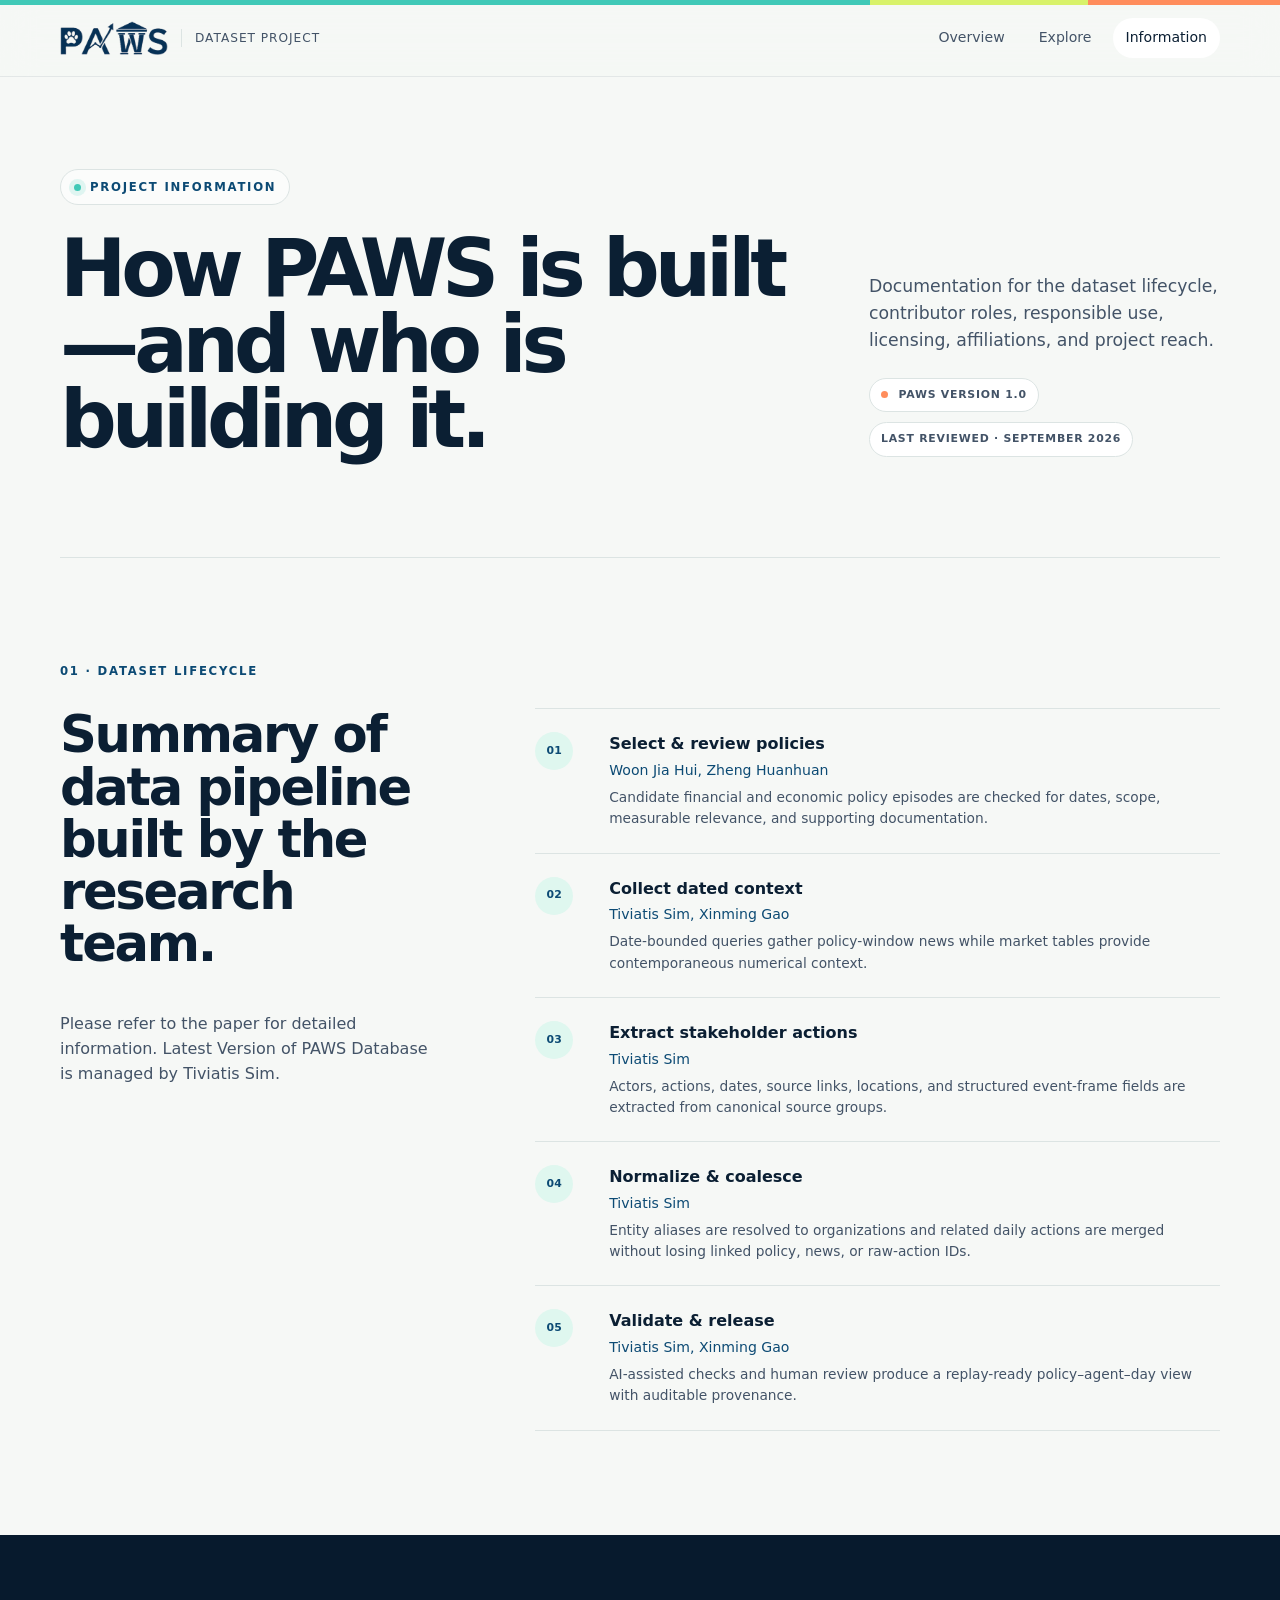
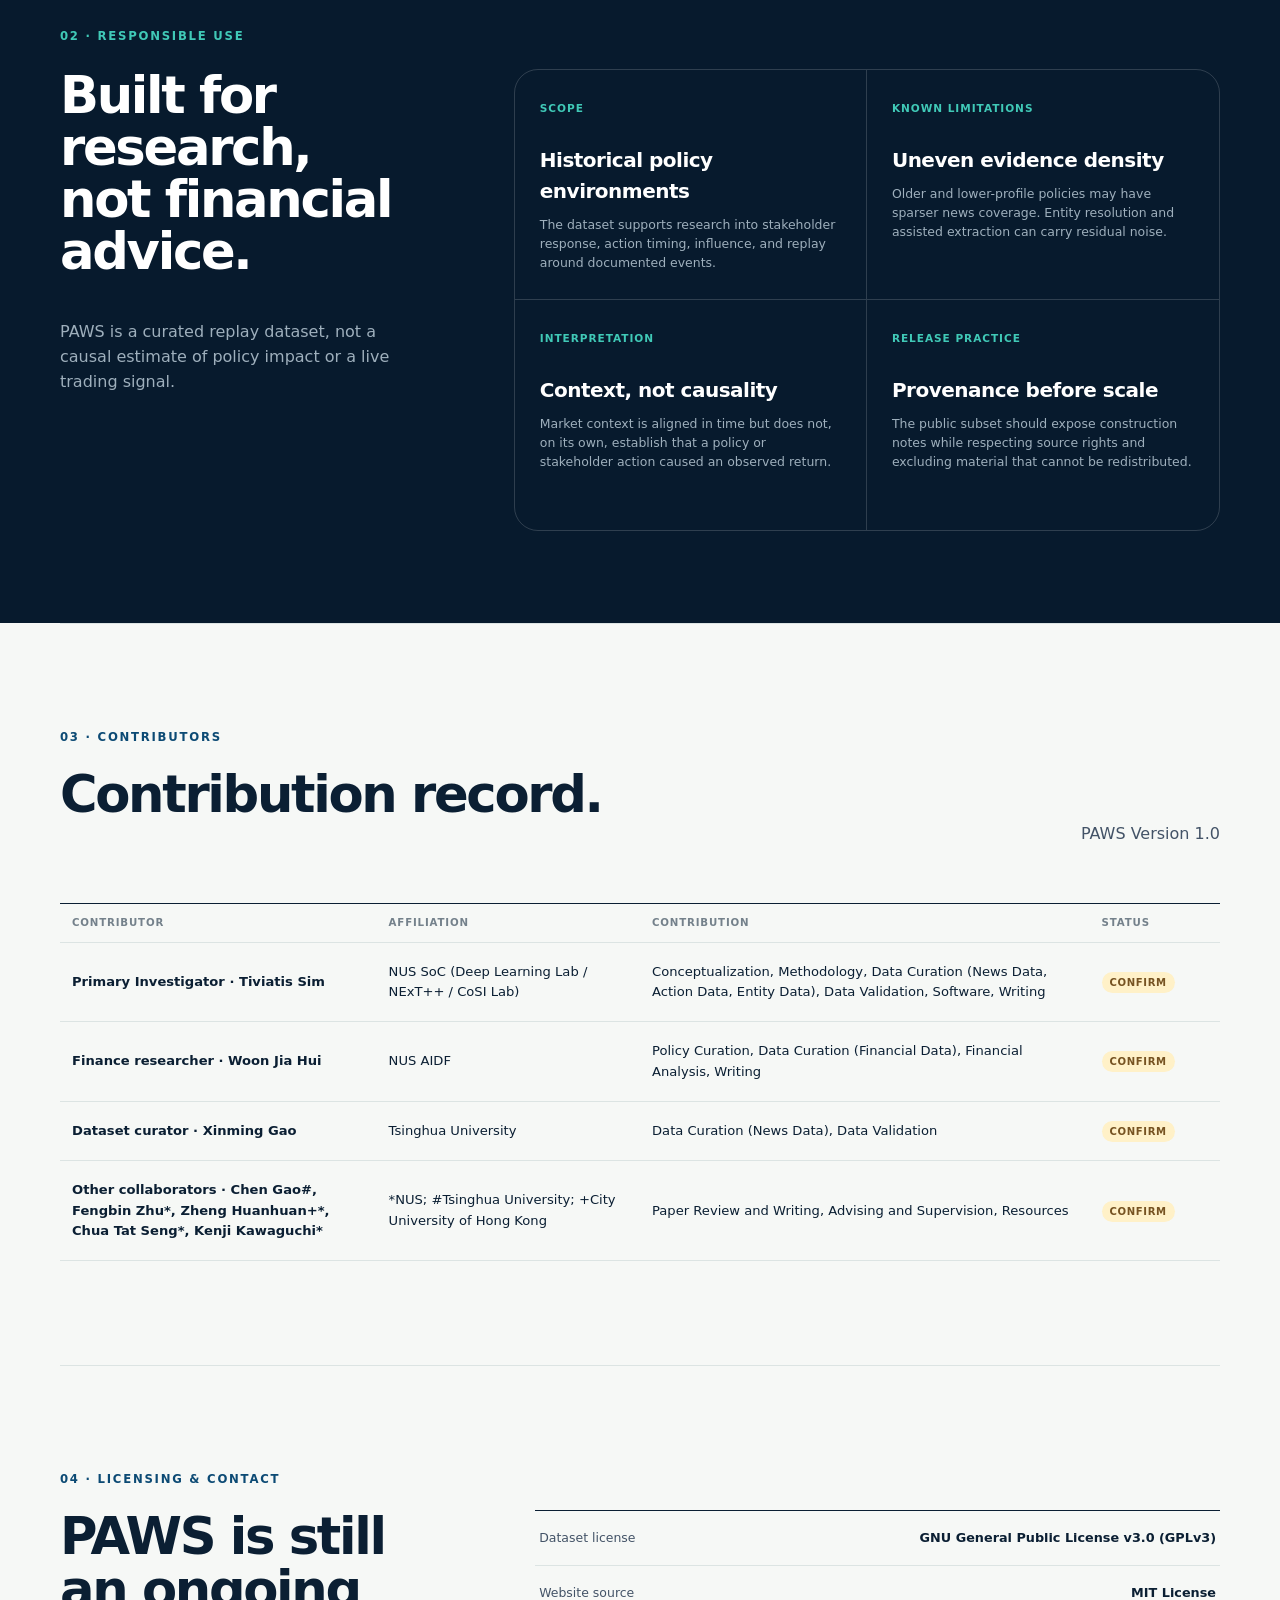
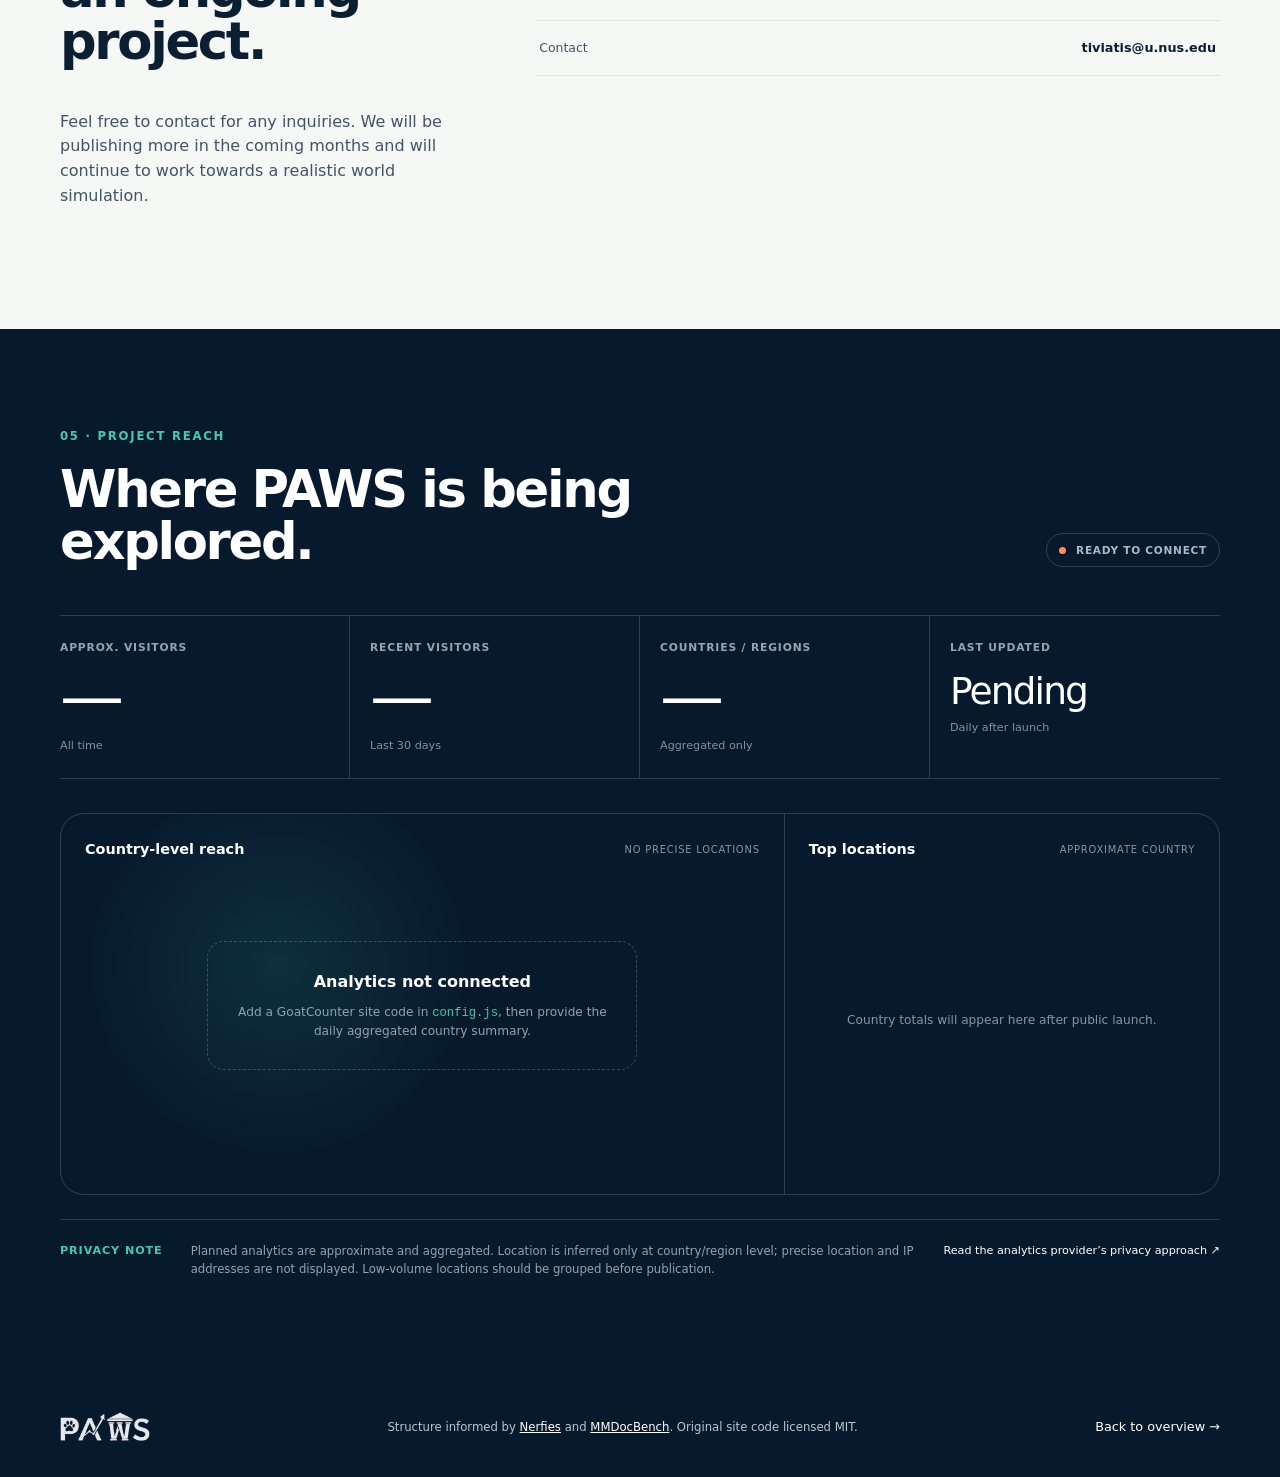
==== information.html @ eba336bf "Add files via upload" ====
<!doctype html>
<html lang="en">
  <head>
    <meta charset="utf-8" />
    <meta name="viewport" content="width=device-width, initial-scale=1" />
    <meta name="description" content="Project information, contributors, release notes, licensing, and privacy-conscious visitor analytics for PAWS." />
    <meta name="theme-color" content="#071a2d" />
    <meta property="og:title" content="PAWS — Project information" />
    <meta property="og:description" content="How PAWS is constructed, validated, governed, and maintained." />
    <meta property="og:type" content="website" />
    <meta property="og:image" content="assets/images/og.png" />
    <meta property="og:image:width" content="1731" />
    <meta property="og:image:height" content="909" />
    <meta property="og:image:alt" content="PAWS — Policy-driven Agentic World Simulation" />
    <meta name="twitter:card" content="summary_large_image" />
    <meta name="twitter:title" content="PAWS — Project information" />
    <meta name="twitter:description" content="How PAWS is constructed, validated, governed, and maintained." />
    <meta name="twitter:image" content="assets/images/og.png" />
    <title>Information — PAWS</title>
    <link rel="icon" type="image/png" href="assets/images/favicon.png" />
    <link rel="stylesheet" href="styles.css" />
    <script src="config.js" defer></script>
    <script src="information.js" defer></script>
  </head>
  <body class="information-page">
    <a class="skip-link" href="#main-content">Skip to main content</a>
    <header class="site-header" id="top">
      <div class="header-inner">
        <a class="brand" href="index.html" aria-label="PAWS home">
          <img src="assets/images/paws-wordmark.png" alt="PAWS" width="176" height="56" />
          <span>Dataset project</span>
        </a>
        <nav class="top-nav" aria-label="Primary navigation">
          <a class="nav-link" href="index.html">Overview</a>
          <a class="nav-link" href="index.html#playground">Explore</a>
          <a class="nav-link is-active" href="information.html" aria-current="page">Information</a>
        </nav>
      </div>
    </header>

    <main id="main-content">
      <section class="info-hero section-shell">
        <div class="eyebrow"><span class="eyebrow-dot"></span> Project information</div>
        <div class="info-hero-grid">
          <h1>How PAWS is built—and who is building it.</h1>
          <div>
            <p>Documentation for the dataset lifecycle, contributor roles, responsible use, licensing, affiliations, and project reach.</p>
            <div class="status-row">
              <span><i></i> PAWS Version 1.0 </span>
              <span>Last reviewed · September 2026</span>
            </div>
          </div>
        </div>
      </section>

      <section class="info-section section-shell section-rule" aria-labelledby="lifecycle-title">
        <div class="section-label">01 · Dataset lifecycle</div>
        <div class="info-section-grid">
          <div>
            <h2 id="lifecycle-title">Summary of data pipeline built by the research team.</h2>
            <p class="section-aside">Please refer to the paper for detailed information. Latest Version of PAWS Database is managed by Tiviatis Sim. </p>
          </div>
          <ol class="lifecycle-list">
            <li><span>01</span><div><strong>Select &amp; review policies</strong> <span class="lifecycle-names"> Woon Jia Hui, Zheng Huanhuan</span><p>Candidate financial and economic policy episodes are checked for dates, scope, measurable relevance, and supporting documentation.</p></div></li>
            <li><span>02</span><div><strong>Collect dated context</strong> <span class="lifecycle-names"> Tiviatis Sim, Xinming Gao</span><p>Date-bounded queries gather policy-window news while market tables provide contemporaneous numerical context.</p></div></li>
            <li><span>03</span><div><strong>Extract stakeholder actions</strong> <span class="lifecycle-names"> Tiviatis Sim</span><p>Actors, actions, dates, source links, locations, and structured event-frame fields are extracted from canonical source groups.</p></div></li>
            <li><span>04</span><div><strong>Normalize &amp; coalesce</strong> <span class="lifecycle-names"> Tiviatis Sim</span><p>Entity aliases are resolved to organizations and related daily actions are merged without losing linked policy, news, or raw-action IDs.</p></div></li>
            <li><span>05</span><div><strong>Validate &amp; release</strong> <span class="lifecycle-names"> Tiviatis Sim, Xinming Gao</span><p>AI-assisted checks and human review produce a replay-ready policy–agent–day view with auditable provenance.</p></div></li>
          </ol>
        </div>
      </section>

      <section class="responsibility-band" aria-labelledby="responsibility-title">
        <div class="section-shell">
          <div class="section-label light">02 · Responsible use</div>
          <div class="responsibility-grid">
            <div>
              <h2 id="responsibility-title">Built for research,<br />not financial advice.</h2>
              <p>PAWS is a curated replay dataset, not a causal estimate of policy impact or a live trading signal.</p>
            </div>
            <div class="responsibility-cards">
              <article><span>Scope</span><h3>Historical policy environments</h3><p>The dataset supports research into stakeholder response, action timing, influence, and replay around documented events.</p></article>
              <article><span>Known limitations</span><h3>Uneven evidence density</h3><p>Older and lower-profile policies may have sparser news coverage. Entity resolution and assisted extraction can carry residual noise.</p></article>
              <article><span>Interpretation</span><h3>Context, not causality</h3><p>Market context is aligned in time but does not, on its own, establish that a policy or stakeholder action caused an observed return.</p></article>
              <article><span>Release practice</span><h3>Provenance before scale</h3><p>The public subset should expose construction notes while respecting source rights and excluding material that cannot be redistributed.</p></article>
            </div>
          </div>
        </div>
      </section>

      <section class="info-section section-shell section-rule" aria-labelledby="contributors-title">
        <div class="section-label">03 · Contributors</div>
        <div class="contributors-heading">
          <h2 id="contributors-title">Contribution record.</h2>
          <p>PAWS Version 1.0</p>
        </div>
        <div class="contributor-table" role="table" aria-label="Draft contributor roles">
          <div class="contributor-row header" role="row"><span role="columnheader">Contributor</span><span role="columnheader">Affiliation</span><span role="columnheader">Contribution</span><span role="columnheader">Status</span></div>
          <div class="contributor-row" role="row"><strong role="cell">Primary Investigator · Tiviatis Sim</strong><span role="cell">NUS SoC (Deep Learning Lab / NExT++ / CoSI Lab)</span><span role="cell">Conceptualization, Methodology, Data Curation (News Data, Action Data, Entity Data), Data Validation, Software, Writing</span><span role="cell"><i>Confirm</i></span></div>
          <div class="contributor-row" role="row"><strong role="cell">Finance researcher · Woon Jia Hui</strong><span role="cell">NUS AIDF</span><span role="cell">Policy Curation, Data Curation (Financial Data), Financial Analysis, Writing</span><span role="cell"><i>Confirm</i></span></div>
          <div class="contributor-row" role="row"><strong role="cell">Dataset curator · Xinming Gao</strong><span role="cell">Tsinghua University</span><span role="cell">Data Curation (News Data), Data Validation</span><span role="cell"><i>Confirm</i></span></div>
          <div class="contributor-row" role="row"><strong role="cell">Other collaborators · Chen Gao#, Fengbin Zhu*, Zheng Huanhuan+*, Chua Tat Seng*, Kenji Kawaguchi*</strong><span role="cell">*NUS; #Tsinghua University; +City University of Hong Kong</span><span role="cell"> Paper Review and Writing, Advising and Supervision, Resources</span><span role="cell"><i>Confirm</i></span></div>
        </div>
      </section>

      <section class="info-section section-shell section-rule" aria-labelledby="licensing-title">
        <div class="section-label">04 · Licensing &amp; contact</div>
        <div class="license-layout">
          <div>
            <h2 id="licensing-title">PAWS is still an ongoing project.</h2>
            <p>Feel free to contact for any inquiries. We will be publishing more in the coming months and will continue to work towards a realistic world simulation.</p>
          </div>
          <dl class="license-list">
            <div><dt>Dataset license</dt><dd>GNU General Public License v3.0 (GPLv3)</dd></div>
            <!-- <div><dt>Paper copyright</dt><dd>To follow the publication venue</dd></div> -->
            <div><dt>Website source</dt><dd>MIT License</dd></div>
            <div><dt>Contact</dt><dd>tiviatis@u.nus.edu</dd></div>
          </dl>
        </div>
      </section>

      <section class="reach-section" id="reach" aria-labelledby="reach-title">
        <div class="section-shell">
          <div class="reach-topline">
            <div>
              <div class="section-label light">05 · Project reach</div>
              <h2 id="reach-title">Where PAWS is being explored.</h2>
            </div>
            <span class="analytics-state" id="analytics-state"><i></i> Ready to connect</span>
          </div>

          <dl class="reach-metrics">
            <div><dt>Approx. visitors</dt><dd id="total-visitors">—</dd><span>All time</span></div>
            <div><dt>Recent visitors</dt><dd id="recent-visitors">—</dd><span>Last 30 days</span></div>
            <div><dt>Countries / regions</dt><dd id="country-count">—</dd><span>Aggregated only</span></div>
            <div><dt>Last updated</dt><dd class="date-value" id="stats-updated">Pending</dd><span>Daily after launch</span></div>
          </dl>

          <div class="reach-board">
            <div class="reach-visual" aria-labelledby="reach-visual-title">
              <div class="reach-visual-head"><h3 id="reach-visual-title">Country-level reach</h3><span>No precise locations</span></div>
              <div class="region-field" id="region-field" aria-live="polite">
                <div class="region-placeholder"><span>Analytics not connected</span><p>Add a GoatCounter site code in <code>config.js</code>, then provide the daily aggregated country summary.</p></div>
              </div>
            </div>
            <div class="country-list-panel">
              <div class="reach-visual-head"><h3>Top locations</h3><span>Approximate country</span></div>
              <div class="country-list" id="country-list">
                <div class="country-empty">Country totals will appear here after public launch.</div>
              </div>
            </div>
          </div>

          <div class="privacy-note">
            <strong>Privacy note</strong>
            <p>Planned analytics are approximate and aggregated. Location is inferred only at country/region level; precise location and IP addresses are not displayed. Low-volume locations should be grouped before publication.</p>
            <a href="https://www.goatcounter.com/help/privacy" target="_blank" rel="noopener">Read the analytics provider’s privacy approach ↗</a>
          </div>
        </div>
      </section>
    </main>

    <footer class="site-footer">
      <div class="section-shell">
        <a class="brand footer-brand" href="index.html"><img src="assets/images/paws-wordmark.png" alt="PAWS" width="132" height="42" /></a>
        <p>Structure informed by <a href="https://nerfies.github.io/" target="_blank" rel="noopener">Nerfies</a> and <a href="https://mmdocbench.github.io/" target="_blank" rel="noopener">MMDocBench</a>. Original site code licensed MIT.</p>
        <a href="index.html">Back to overview →</a>
      </div>
    </footer>
  </body>
</html>
---- styles.css ----
:root {
  --ink: #0b1f33;
  --ink-soft: #435367;
  --paper: #f6f8f6;
  --white: #ffffff;
  --blue: #0c4a74;
  --blue-deep: #071a2d;
  --teal: #40c9b7;
  --mint: #dff7ef;
  --lime: #d8f26a;
  --orange: #ff8d5c;
  --line: #dce4e3;
  --line-dark: rgba(255, 255, 255, 0.16);
  --radius: 24px;
  --shadow: 0 22px 55px rgba(7, 26, 45, 0.12);
  --shell: min(1160px, calc(100vw - 48px));
}

* { box-sizing: border-box; }

html { scroll-behavior: smooth; }

body {
  margin: 0;
  color: var(--ink);
  background: var(--paper);
  font-family: Inter, ui-sans-serif, system-ui, -apple-system, BlinkMacSystemFont, "Segoe UI", sans-serif;
  line-height: 1.55;
  -webkit-font-smoothing: antialiased;
}

body::before {
  content: "";
  position: fixed;
  inset: 0 0 auto;
  height: 5px;
  z-index: 100;
  background: linear-gradient(90deg, var(--teal) 0 68%, var(--lime) 68% 85%, var(--orange) 85%);
}

a { color: inherit; }
button, input, select { font: inherit; }
button, select { cursor: pointer; }
img { display: block; max-width: 100%; }

.skip-link {
  position: fixed;
  top: 12px;
  left: 12px;
  z-index: 200;
  padding: 10px 14px;
  border-radius: 8px;
  background: var(--white);
  transform: translateY(-150%);
}

.skip-link:focus { transform: translateY(0); }
.visually-hidden {
  position: absolute !important;
  width: 1px !important;
  height: 1px !important;
  padding: 0 !important;
  margin: -1px !important;
  overflow: hidden !important;
  clip: rect(0, 0, 0, 0) !important;
  white-space: nowrap !important;
  border: 0 !important;
}
.section-shell { width: var(--shell); margin-inline: auto; }

.site-header {
  position: sticky;
  top: 0;
  z-index: 50;
  border-bottom: 1px solid rgba(11, 31, 51, 0.08);
  background: rgba(246, 248, 246, 0.9);
  backdrop-filter: blur(18px);
}

.header-inner {
  width: var(--shell);
  min-height: 76px;
  margin-inline: auto;
  display: flex;
  align-items: center;
  justify-content: space-between;
  gap: 24px;
}

.brand { display: inline-flex; align-items: center; gap: 13px; text-decoration: none; }
.brand img { width: 108px; height: auto; }
.brand span { padding-left: 13px; border-left: 1px solid var(--line); color: var(--ink-soft); font-size: 0.76rem; letter-spacing: 0.08em; text-transform: uppercase; }
.top-nav { display: flex; gap: 8px; }
.nav-link { padding: 9px 13px; border-radius: 999px; color: var(--ink-soft); font-size: 0.88rem; text-decoration: none; }
.nav-link:hover, .nav-link:focus-visible, .nav-link.is-active { color: var(--ink); background: var(--white); }

.hero { padding-block: 82px 96px; text-align: center; }
.eyebrow, .section-label { color: var(--blue); font-size: 0.73rem; font-weight: 750; letter-spacing: 0.15em; text-transform: uppercase; }
.eyebrow { display: inline-flex; align-items: center; gap: 9px; padding: 8px 13px; border: 1px solid var(--line); border-radius: 999px; background: rgba(255,255,255,.6); }
.eyebrow-dot { width: 7px; height: 7px; border-radius: 50%; background: var(--teal); box-shadow: 0 0 0 5px rgba(64,201,183,.15); }

h1, h2, h3, p { margin-top: 0; }
h1 {
  max-width: 960px;
  margin: 24px auto 20px;
  font-size: clamp(3rem, 7vw, 6.35rem);
  line-height: 0.95;
  letter-spacing: -0.065em;
  font-weight: 620;
}
.hero-title { display: grid; justify-items: center; gap: 16px; }
.hero-title-logo { width: clamp(220px, 32vw, 390px); height: auto; }
.hero-title-text { display: block; max-width: 900px; color: var(--blue); font-size: clamp(1.8rem, 4.3vw, 4rem); letter-spacing: -.045em; line-height: 1.02; text-transform: none; }
.hero-deck { max-width: 690px; margin: 0 auto; color: var(--ink-soft); font-size: clamp(1.05rem, 2vw, 1.35rem); }
.authors { display: grid; justify-items: center; gap: 7px; margin-top: 24px; color: var(--ink-soft); font-size: 0.9rem; }
.authors p { margin: 0; }
.author-names { max-width: 920px; color: var(--ink); font-weight: 650; }
.authors sup { margin-left: 1px; color: var(--blue); font-size: .68em; font-weight: 800; }
.author-affiliations { display: flex; justify-content: center; flex-wrap: wrap; gap: 4px 0; font-size: .78rem; }
.author-affiliations span:not(:last-child)::after { content: " · "; padding-inline: 8px; color: #a7b2b8; }

.resource-nav { display: flex; justify-content: center; flex-wrap: wrap; gap: 10px; margin: 32px auto 14px; }
.resource-button {
  min-height: 44px;
  padding: 7px 12px 7px 8px;
  display: inline-flex;
  align-items: center;
  gap: 9px;
  border: 1px solid #cad6d5;
  border-radius: 999px;
  background: var(--white);
  box-shadow: 0 3px 12px rgba(7,26,45,.04);
  font-size: 0.85rem;
  font-weight: 680;
  text-decoration: none;
}
.resource-button small { width: 29px; height: 29px; display: grid; place-items: center; border-radius: 50%; color: var(--white); background: var(--blue-deep); font-size: 0.65rem; font-style: normal; }
.resource-button em { color: #75818c; font-size: 0.66rem; font-style: normal; font-weight: 600; text-transform: uppercase; letter-spacing: .07em; }
.resource-button:not(.is-pending):hover { border-color: var(--teal); transform: translateY(-1px); }
.resource-button.is-pending { color: #62707c; background: rgba(255,255,255,.5); }
.resource-button.is-pending:not([href]) { cursor: default; }
.resource-note { max-width: 720px; margin: 0 auto 44px; color: var(--ink-soft); font-size: .76rem; }
.resource-note a { color: var(--blue); font-weight: 700; }

.hero-figure { margin: 0; }
.hero-figure-frame { padding: 13px; overflow: hidden; border: 1px solid var(--line); border-radius: 30px; background: var(--white); box-shadow: var(--shadow); }
.hero-figure-frame img { width: 100%; height: auto; object-fit: contain; border-radius: 19px; background: #effcfa; }
.hero-pipeline-figure .hero-figure-frame { max-width: 940px; margin-inline: auto; }
.hero-pipeline-figure figcaption { max-width: 940px; }
.hero-figure figcaption { max-width: 820px; margin: 18px auto 0; display: grid; grid-template-columns: auto 1fr; gap: 20px; color: var(--ink-soft); text-align: left; font-size: .84rem; }
.hero-figure figcaption span { color: var(--blue); font-weight: 750; text-transform: uppercase; letter-spacing: .1em; }
.hero-figure figcaption p { margin: 0; }

.section-rule { padding-block: 104px; border-top: 1px solid var(--line); }
.intro-grid { margin-top: 28px; display: grid; grid-template-columns: .85fr 1.15fr; gap: 100px; align-items: start; }
h2 { font-size: clamp(2.1rem, 4vw, 4.25rem); line-height: 1.02; letter-spacing: -.045em; font-weight: 610; }
.lead-copy { color: var(--ink-soft); font-size: 1.08rem; }
.lead-copy p:first-child { color: var(--ink); font-size: 1.28rem; }

.overview-band { padding-block: 86px; color: var(--white); background: var(--blue-deep); }
.section-label.light { color: var(--teal); }
.section-heading-row { display: flex; justify-content: space-between; align-items: end; gap: 50px; }
.section-heading-row h2 { max-width: 730px; margin: 16px 0 0; }
.section-heading-row > p { max-width: 280px; color: #9caab7; }
.stat-grid { margin: 54px 0 0; display: grid; grid-template-columns: repeat(4, 1fr); border-block: 1px solid var(--line-dark); }
.stat-grid > div { padding: 28px 20px 30px; border-right: 1px solid var(--line-dark); }
.stat-grid > div:first-child { padding-left: 0; }
.stat-grid > div:last-child { border-right: 0; }
.stat-grid dt { color: #9baab8; font-size: .74rem; letter-spacing: .08em; text-transform: uppercase; }
.stat-grid dd { margin: 8px 0 0; font-size: clamp(2.4rem, 5vw, 4.7rem); line-height: 1; letter-spacing: -.06em; font-weight: 590; }
.stat-grid span { display: block; margin-top: 12px; color: #9baab8; font-size: .8rem; }
.data-note-row { display: grid; grid-template-columns: repeat(4, 1fr); gap: 24px; padding-top: 26px; }
.data-note-row span, .data-note-row strong { display: block; }
.data-note-row span { color: #8294a3; font-size: .7rem; text-transform: uppercase; letter-spacing: .08em; }
.data-note-row strong { margin-top: 4px; font-size: .84rem; font-weight: 560; }

.figure-heading { margin-top: 22px; }
.figure-tabs { display: flex; gap: 9px; margin: 36px 0 16px; }
.figure-tabs button {
  padding: 10px 15px;
  border: 1px solid #cad7d5;
  border-radius: 999px;
  color: var(--ink-soft);
  background: transparent;
  font-size: .78rem;
  font-weight: 750;
}
.figure-tabs button[aria-selected="true"] { color: var(--white); border-color: var(--blue-deep); background: var(--blue-deep); }
.figure-viewer { margin: 0; overflow: hidden; border: 1px solid var(--line); border-radius: var(--radius); background: var(--white); box-shadow: 0 20px 50px rgba(7,26,45,.07); }
.figure-canvas { max-height: min(68vh, 680px); padding: 18px; overflow: auto; background-color: #fdfefd; background-image: linear-gradient(rgba(11,31,51,.035) 1px, transparent 1px), linear-gradient(90deg, rgba(11,31,51,.035) 1px, transparent 1px); background-size: 28px 28px; }
.figure-canvas img { display: block; width: 100%; height: auto; transition: opacity .18s ease; }
.figure-viewer figcaption { padding: 18px 21px; display: grid; grid-template-columns: 1fr 1.7fr auto; align-items: center; gap: 24px; border-top: 1px solid var(--line); }
.figure-viewer figcaption div span, .figure-viewer figcaption div strong { display: block; }
.figure-viewer figcaption span { color: var(--blue); font-size: .65rem; font-weight: 800; letter-spacing: .09em; text-transform: uppercase; }
.figure-viewer figcaption strong { margin-top: 3px; font-size: .86rem; }
.figure-viewer figcaption p { margin: 0; color: var(--ink-soft); font-size: .78rem; }
.figure-viewer figcaption a { font-size: .73rem; font-weight: 750; text-decoration: none; }

.playground-heading { margin-top: 22px; display: flex; justify-content: space-between; align-items: end; gap: 30px; }
.playground-heading h2 { margin-bottom: 12px; }
.playground-heading p { max-width: 680px; margin: 0; color: var(--ink-soft); }
.subset-badge { flex: 0 0 auto; display: flex; align-items: center; gap: 10px; padding: 10px 14px; border: 1px solid var(--line); border-radius: 999px; font-size: .74rem; font-weight: 700; text-transform: uppercase; letter-spacing: .07em; }
.subset-badge span { width: 27px; height: 27px; display: grid; place-items: center; border-radius: 50%; color: var(--blue-deep); background: var(--lime); font-size: .8rem; }

.mini-label { color: var(--teal); font-size: .66rem; font-weight: 800; letter-spacing: .1em; text-transform: uppercase; }
.database-note { margin-top: 34px; padding: 16px 19px; display: flex; align-items: center; gap: 13px; border: 1px solid #bcdad5; border-radius: 16px; background: var(--mint); }
.database-note.is-error { border-color: #efbea9; background: #fff0e9; }
.database-note p, .database-note strong, .database-note small { display: block; margin: 0; }
.database-note strong { font-size: .82rem; }
.database-note small { margin-top: 3px; color: var(--ink-soft); font-size: .73rem; }
.database-pulse { flex: 0 0 auto; width: 10px; height: 10px; border-radius: 50%; background: var(--teal); box-shadow: 0 0 0 6px rgba(64,201,183,.14); }

.interactive-card { margin-top: 28px; padding: 28px; overflow: hidden; border: 1px solid #ccd8d7; border-radius: var(--radius); background: var(--white); box-shadow: 0 20px 50px rgba(7,26,45,.07); }
.studio-heading { display: flex; justify-content: space-between; align-items: end; gap: 40px; }
.studio-heading > div:first-child { max-width: 650px; }
.studio-heading h3 { margin: 7px 0 8px; font-size: clamp(1.55rem, 3vw, 2.45rem); line-height: 1.05; letter-spacing: -.035em; }
.studio-heading p { margin: 0; color: var(--ink-soft); font-size: .84rem; }
.studio-controls { flex: 0 0 auto; display: flex; gap: 10px; }
.studio-controls label { display: grid; gap: 5px; }
.studio-controls label span { color: var(--ink-soft); font-size: .62rem; font-weight: 750; letter-spacing: .07em; text-transform: uppercase; }
.studio-controls select { min-height: 42px; padding: 8px 34px 8px 11px; border: 1px solid #cad6d5; border-radius: 10px; color: var(--ink); background: var(--white); }

.timeline-legend { margin: 25px 0 15px; padding-top: 18px; display: flex; flex-wrap: wrap; align-items: center; gap: 12px 22px; border-top: 1px solid var(--line); color: var(--ink-soft); font-size: .72rem; }
.timeline-legend label { display: inline-flex; align-items: center; gap: 7px; }
.timeline-legend > span { margin-left: auto; }
.legend-mark { width: 9px; height: 9px; display: inline-block; background: var(--teal); }
.legend-mark.news { border-radius: 50%; }
.legend-mark.action { background: var(--orange); transform: rotate(45deg); }
.timeline-layout { display: grid; grid-template-columns: minmax(0, 1.45fr) minmax(260px, .55fr); gap: 24px; align-items: stretch; }
.timeline-chart { padding: 7px 0; display: grid; gap: 12px; }
.timeline-row { min-width: 0; display: grid; grid-template-columns: 124px 1fr; gap: 13px; align-items: center; }
.timeline-row-label strong, .timeline-row-label span { display: block; }
.timeline-row-label strong { font-size: .78rem; }
.timeline-row-label span { margin-top: 3px; color: #75818b; font-size: .58rem; line-height: 1.25; }
.timeline-track { position: relative; height: 82px; border: 1px solid var(--line); border-radius: 12px; background-color: #f9fbfa; background-image: linear-gradient(90deg, rgba(11,31,51,.075) 1px, transparent 1px); background-size: 25% 100%; }
.timeline-track::after { content: ""; position: absolute; left: 0; right: 0; top: 50%; height: 1px; background: rgba(11,31,51,.08); }
.timeline-point { position: absolute; z-index: 2; width: 24px; height: 24px; padding: 0; border: 0; background: transparent; transform: translate(-50%, -50%); }
.timeline-point::before { content: ""; position: absolute; inset: 7px; border: 1px solid rgba(7,26,45,.35); background: var(--teal); opacity: .76; transition: inset .15s ease, opacity .15s ease, box-shadow .15s ease; }
.timeline-point.news::before { border-radius: 50%; }
.timeline-point.action::before { border-radius: 2px; background: var(--orange); transform: rotate(45deg); }
.timeline-point.is-outside::before { opacity: .32; }
.timeline-point:hover, .timeline-point.is-selected { z-index: 4; }
.timeline-point:hover::before, .timeline-point.is-selected::before { inset: 5px; opacity: 1; box-shadow: 0 0 0 4px rgba(216,242,106,.7); }
.timeline-point:focus-visible { z-index: 5; }
.timeline-axis { margin: 7px 0 0 137px; display: flex; justify-content: space-between; color: #7b8790; font-size: .58rem; }
.timeline-detail, .entity-detail { padding: 22px; border-radius: 16px; color: var(--white); background: var(--blue-deep); }
.detail-empty { min-height: 100%; display: grid; place-items: center; color: #9eafbc; font-size: .8rem; text-align: center; }
.detail-kicker { display: flex; justify-content: space-between; gap: 14px; color: var(--teal); font-size: .64rem; font-weight: 800; letter-spacing: .07em; text-transform: uppercase; }
.timeline-detail h4, .entity-detail h4 { margin: 14px 0 8px; font-size: 1.28rem; line-height: 1.15; letter-spacing: -.025em; }
.timeline-detail > p, .entity-detail > p { color: #a9b8c3; font-size: .75rem; }
.timeline-detail dl { margin: 20px 0; display: grid; gap: 10px; }
.timeline-detail dl div { display: grid; gap: 2px; }
.timeline-detail dt { color: #8598a7; font-size: .58rem; letter-spacing: .07em; text-transform: uppercase; }
.timeline-detail dd { margin: 0; font-size: .75rem; }
.timeline-detail code { overflow-wrap: anywhere; color: var(--mint); }
.window-warning { padding: 9px 10px; border-radius: 9px; color: #ffd6c4 !important; background: rgba(255,141,92,.12); }
.source-row { margin: 18px 0; }
.source-link { color: var(--blue); font-size: .75rem; font-weight: 750; text-decoration: none; }
.timeline-detail .source-link { color: var(--teal); }
.source-unavailable { color: #7c8992; font-size: .72rem; }

.entity-layout { margin-top: 25px; display: grid; grid-template-columns: minmax(0, .85fr) minmax(0, 1.15fr); gap: 24px; }
.entity-cloud { display: grid; align-content: start; gap: 7px; }
.entity-button { position: relative; isolation: isolate; width: 100%; padding: 12px 13px; overflow: hidden; display: flex; justify-content: space-between; align-items: center; gap: 18px; border: 1px solid var(--line); border-radius: 12px; color: var(--ink); background: #fbfcfb; text-align: left; }
.entity-button::before { content: ""; position: absolute; z-index: -1; inset: 0 auto 0 0; width: var(--entity-strength); background: rgba(64,201,183,.14); }
.entity-button:hover, .entity-button.is-selected { border-color: #83cfc4; background: var(--white); }
.entity-button > span { min-width: 0; display: flex; align-items: center; gap: 10px; }
.entity-button i { color: #85929b; font: normal .62rem ui-monospace, monospace; }
.entity-button strong { overflow: hidden; text-overflow: ellipsis; font-size: .78rem; white-space: nowrap; }
.entity-button > b { flex: 0 0 auto; font-size: .75rem; }
.entity-button small { color: #71808a; font-size: .58rem; font-weight: 550; }
.involvement-list { margin-top: 20px; }
.involvement-list > span, .frequency-columns > div > span, .linked-records > span { display: block; margin-bottom: 9px; color: var(--teal); font-size: .61rem; font-weight: 800; letter-spacing: .07em; text-transform: uppercase; }
.involvement-list > div { margin-bottom: 7px; display: grid; grid-template-columns: 88px 1fr 28px; gap: 9px; align-items: center; }
.involvement-list strong { overflow: hidden; text-overflow: ellipsis; font-size: .65rem; white-space: nowrap; }
.involvement-list i { height: 6px; overflow: hidden; border-radius: 999px; background: rgba(255,255,255,.12); }
.involvement-list i b { height: 100%; display: block; border-radius: inherit; background: var(--teal); }
.involvement-list em { color: #aebbc5; font-size: .62rem; font-style: normal; text-align: right; }
.frequency-columns { margin-top: 21px; display: grid; grid-template-columns: repeat(2, minmax(0, 1fr)); gap: 20px; }
.frequency-columns ol { margin: 0; padding: 0; list-style: none; }
.frequency-columns li { padding: 6px 0; display: flex; justify-content: space-between; gap: 10px; border-bottom: 1px solid rgba(255,255,255,.1); color: #b2c0ca; font-size: .67rem; }
.frequency-columns li span { overflow-wrap: anywhere; }
.frequency-columns li strong { color: var(--white); }
.linked-records { margin-top: 22px; }
.linked-records > div { display: flex; flex-wrap: wrap; gap: 7px; }
.entity-detail .small-button, .timeline-detail .small-button { border-color: rgba(255,255,255,.22); color: var(--white); background: rgba(255,255,255,.06); }
.entity-detail .provenance-block { border-color: rgba(255,255,255,.14); background: rgba(255,255,255,.04); }
.entity-detail .provenance-block > span { color: var(--teal); }
.entity-detail .provenance-block dt { color: #91a4b2; }
.entity-detail .provenance-block dd code { color: var(--mint); }
.linked-empty { margin-top: 18px; color: #7e8a93; font-size: .72rem; }

.explorer { margin-top: 38px; overflow: hidden; border: 1px solid #ccd8d7; border-radius: var(--radius); background: var(--white); box-shadow: 0 20px 50px rgba(7,26,45,.08); }
.explorer-titlebar { padding: 22px 24px; display: flex; justify-content: space-between; align-items: end; gap: 30px; color: var(--white); background: var(--blue-deep); }
.explorer-titlebar h3 { margin: 6px 0 0; font-size: 1.55rem; letter-spacing: -.025em; }
.explorer-titlebar p { max-width: 560px; margin: 0; color: #a3b3be; font-size: .68rem; text-align: right; }
.explorer-toolbar { padding: 18px; display: grid; grid-template-columns: 1.55fr .75fr .95fr auto; gap: 12px; border-bottom: 1px solid var(--line); background: #f1f6f4; }
.explorer-toolbar label { display: grid; gap: 6px; }
.explorer-toolbar label span { padding-left: 3px; color: var(--ink-soft); font-size: .68rem; font-weight: 700; letter-spacing: .07em; text-transform: uppercase; }
.explorer-toolbar input, .explorer-toolbar select { width: 100%; min-height: 46px; padding: 10px 13px; border: 1px solid #cbd7d5; border-radius: 12px; color: var(--ink); background: var(--white); outline: 0; }
.explorer-toolbar input:focus, .explorer-toolbar select:focus { border-color: var(--blue); box-shadow: 0 0 0 3px rgba(12,74,116,.12); }
.text-button { align-self: end; min-height: 46px; padding: 0 16px; border: 0; border-radius: 12px; color: var(--blue); background: transparent; font-weight: 700; }
.text-button:hover { background: var(--white); }
.explorer-body { min-height: 570px; display: grid; grid-template-columns: 38% 62%; }
.record-list-panel { padding: 16px; border-right: 1px solid var(--line); background: #fbfcfb; }
.panel-kicker { padding: 4px 4px 14px; display: flex; align-items: center; justify-content: space-between; }
.panel-kicker span { font-size: .78rem; font-weight: 750; }
.panel-kicker small { color: #78848d; font-size: .68rem; text-transform: uppercase; letter-spacing: .08em; }
.record-list { max-height: 720px; padding-right: 4px; display: grid; align-content: start; gap: 8px; overflow-y: auto; }
.record-card { width: 100%; padding: 15px; display: grid; grid-template-columns: 46px 1fr auto; gap: 13px; align-items: start; border: 1px solid transparent; border-radius: 15px; color: var(--ink); background: transparent; text-align: left; }
.record-card:hover { background: #f1f6f4; }
.record-card.is-selected { border-color: #b8d8d2; background: var(--mint); }
.record-index { width: 46px; height: 46px; display: grid; place-items: center; border-radius: 12px; color: var(--white); background: var(--blue-deep); font-size: .72rem; font-weight: 750; }
.record-card strong, .record-card span { display: block; }
.record-card strong { font-size: .89rem; line-height: 1.35; }
.record-card span { margin-top: 5px; color: var(--ink-soft); font-size: .73rem; }
.record-card time { color: #73818c; font-size: .7rem; }
.empty-state { padding: 30px 18px; color: var(--ink-soft); text-align: center; }
.record-inspector { padding: 36px; }
.inspector-topline { display: flex; justify-content: space-between; gap: 20px; }
.record-id { color: var(--blue); font-size: .72rem; font-weight: 800; letter-spacing: .1em; text-transform: uppercase; }
.record-status { padding: 5px 9px; border-radius: 999px; color: #0a554b; background: var(--mint); font-size: .64rem; font-weight: 800; letter-spacing: .06em; text-transform: uppercase; }
.record-inspector h3 { max-width: 600px; margin: 14px 0 12px; font-size: clamp(1.55rem, 3vw, 2.4rem); line-height: 1.06; letter-spacing: -.035em; }
.record-summary { color: var(--ink-soft); }
.meta-grid { margin: 26px 0; display: grid; grid-template-columns: repeat(2, 1fr); gap: 12px; }
.meta-grid div { padding: 13px 14px; border: 1px solid var(--line); border-radius: 12px; }
.meta-grid span, .meta-grid strong { display: block; }
.meta-grid span { color: #75818b; font-size: .65rem; text-transform: uppercase; letter-spacing: .08em; }
.meta-grid strong { margin-top: 4px; font-size: .82rem; font-weight: 650; }
.evidence-block { padding: 18px; border-left: 3px solid var(--teal); border-radius: 0 12px 12px 0; background: #f1f8f6; }
.evidence-block span { display: block; margin-bottom: 7px; color: var(--blue); font-size: .68rem; font-weight: 800; letter-spacing: .08em; text-transform: uppercase; }
.evidence-block p { margin: 0; font-size: .9rem; }
.frame-context { margin-top: 18px; }
.frame-context summary { cursor: pointer; color: var(--blue); font-size: .78rem; font-weight: 750; }
.frame-context .meta-grid { margin-bottom: 0; }
.provenance-block { margin-top: 22px; padding: 17px; border: 1px solid #cfe2de; border-radius: 13px; background: #f2f8f6; }
.provenance-block > span { display: block; margin-bottom: 10px; color: var(--blue); font-size: .67rem; font-weight: 800; letter-spacing: .08em; text-transform: uppercase; }
.provenance-block dl { margin: 0; display: grid; gap: 7px; }
.provenance-block dl div { display: grid; grid-template-columns: 115px 1fr; gap: 12px; align-items: start; }
.provenance-block dt { color: #74818b; font-size: .65rem; }
.provenance-block dd { min-width: 0; margin: 0; font-size: .7rem; }
.provenance-block code { overflow-wrap: anywhere; color: var(--ink); font-family: ui-monospace, SFMono-Regular, Menlo, Consolas, monospace; }
.construction { margin-top: 26px; }
.construction summary { cursor: pointer; font-weight: 750; font-size: .88rem; }
.construction ol { margin: 17px 0 0; padding: 0; display: grid; grid-template-columns: repeat(5, 1fr); list-style: none; counter-reset: stage; }
.construction li { position: relative; padding: 30px 10px 0 0; color: var(--ink-soft); font-size: .7rem; counter-increment: stage; }
.construction li::before { content: counter(stage); position: absolute; top: 0; left: 0; width: 22px; height: 22px; display: grid; place-items: center; border: 1px solid var(--teal); border-radius: 50%; color: var(--blue); background: var(--white); font-weight: 800; z-index: 1; }
.construction li::after { content: ""; position: absolute; top: 11px; left: 22px; width: calc(100% - 18px); height: 1px; background: var(--line); }
.construction li:last-child::after { display: none; }
.inspector-actions { margin-top: 24px; display: flex; gap: 10px; flex-wrap: wrap; }
.small-button { padding: 9px 12px; border: 1px solid #c9d6d4; border-radius: 10px; color: var(--ink); background: var(--white); font-size: .75rem; font-weight: 700; }
.small-button:hover { border-color: var(--teal); }
.json-preview { margin: 16px 0 0; padding: 16px; overflow: auto; border-radius: 12px; color: #dff7ef; background: #071a2d; font: .72rem/1.55 ui-monospace, SFMono-Regular, Menlo, Consolas, monospace; }

.citation-section { color: var(--white); background: var(--blue-deep); }
.citation-grid { display: grid; grid-template-columns: .72fr 1.28fr; gap: 80px; align-items: center; }
.citation-grid > div:first-child > p { max-width: 390px; color: #9fadb9; }
.citation-card { overflow: hidden; border: 1px solid var(--line-dark); border-radius: 18px; background: #0d2841; box-shadow: 0 22px 60px rgba(0,0,0,.16); }
.citation-card-top { padding: 12px 14px; display: flex; justify-content: space-between; align-items: center; border-bottom: 1px solid var(--line-dark); }
.citation-card-top > span { color: #aebbc5; font-size: .68rem; font-weight: 750; letter-spacing: .08em; text-transform: uppercase; }
.citation-card-top div { display: flex; gap: 7px; }
.citation-card button, .citation-card a { padding: 6px 9px; border: 1px solid var(--line-dark); border-radius: 8px; color: var(--white); background: transparent; font-size: .67rem; font-weight: 700; text-decoration: none; }
.citation-card pre { margin: 0; padding: 22px; overflow-x: auto; color: #d8f5ee; font: .78rem/1.7 ui-monospace, SFMono-Regular, Menlo, Consolas, monospace; }
.citation-status { min-height: 0; margin: 0; padding: 0 22px 12px; color: var(--teal); font-size: .7rem; }

.affiliation-logos { padding-block: 58px; overflow-x: auto; scrollbar-width: thin; scrollbar-color: #aebbb9 transparent; scroll-snap-type: x proximity; }
.affiliation-logo-track { width: max-content; min-width: 100%; display: flex; align-items: center; justify-content: center; gap: 42px; }
.affiliation-logo-slot { flex: 0 0 230px; min-height: 82px; padding: 0 8px; display: grid; place-items: center; scroll-snap-align: center; }
.affiliation-logo-slot img { width: 100%; height: 68px; object-fit: contain; filter: grayscale(1); opacity: .78; transition: filter .2s ease, opacity .2s ease; }
.affiliation-logo-slot:hover img { filter: none; opacity: 1; }
.affiliation-logo-slot a { width: 100%; height: 100%; display: grid; place-items: center; text-decoration: none; }
.affiliation-logo-slot a:focus-visible { border-radius: 8px; outline: 3px solid color-mix(in srgb, var(--blue) 45%, transparent); outline-offset: 5px; }
.affiliation-logo-slot span { font-size: .88rem; font-weight: 700; letter-spacing: .01em; text-align: center; }

.site-footer { padding-block: 36px; color: #bac6d0; background: var(--blue-deep); }
.site-footer .section-shell { display: flex; align-items: center; justify-content: space-between; gap: 24px; }
.site-footer p { margin: 0; max-width: 620px; font-size: .73rem; text-align: center; }
.site-footer p a { color: var(--white); }
.site-footer > div > a:last-child { color: var(--white); font-size: .8rem; text-decoration: none; }
.footer-brand img { width: 90px; filter: brightness(0) invert(1); opacity: .9; }

.info-hero { padding-block: 92px 100px; }
.info-hero-grid { margin-top: 26px; display: grid; grid-template-columns: 1.35fr .65fr; gap: 80px; align-items: end; }
.info-hero h1 { margin: 0; font-size: clamp(3.2rem, 6.2vw, 6.4rem); }
.info-hero-grid > div > p { color: var(--ink-soft); font-size: 1.08rem; }
.status-row { margin-top: 24px; display: flex; flex-wrap: wrap; gap: 10px; }
.status-row span { padding: 8px 11px; border: 1px solid var(--line); border-radius: 999px; color: var(--ink-soft); background: var(--white); font-size: .68rem; font-weight: 750; text-transform: uppercase; letter-spacing: .07em; }
.status-row i, .analytics-state i { width: 7px; height: 7px; display: inline-block; margin-right: 6px; border-radius: 50%; background: var(--orange); }
.info-section-grid { margin-top: 28px; display: grid; grid-template-columns: .72fr 1.28fr; gap: 90px; }
.section-aside { max-width: 410px; color: var(--ink-soft); }
.lifecycle-list { margin: 0; padding: 0; list-style: none; border-top: 1px solid var(--line); }
.lifecycle-list li { padding: 23px 0; display: grid; grid-template-columns: 54px 1fr; gap: 20px; border-bottom: 1px solid var(--line); }
.lifecycle-list > li > span { width: 38px; height: 38px; display: grid; place-items: center; border-radius: 50%; color: var(--blue); background: var(--mint); font-size: .68rem; font-weight: 850; }
.lifecycle-list strong { font-size: 1rem; }
.lifecycle-list .lifecycle-names { display: block; margin-top: 3px; color: var(--blue); font-size: .88rem; }
.lifecycle-list p { margin: 5px 0 0; color: var(--ink-soft); font-size: .86rem; }

.responsibility-band { padding-block: 92px; color: var(--white); background: var(--blue-deep); }
.responsibility-grid { margin-top: 24px; display: grid; grid-template-columns: .68fr 1.32fr; gap: 90px; align-items: start; }
.responsibility-grid > div:first-child p { max-width: 390px; color: #9eafbc; }
.responsibility-cards { display: grid; grid-template-columns: repeat(2, 1fr); border: 1px solid var(--line-dark); border-radius: var(--radius); overflow: hidden; }
.responsibility-cards article { min-height: 230px; padding: 25px; border-right: 1px solid var(--line-dark); border-bottom: 1px solid var(--line-dark); }
.responsibility-cards article:nth-child(2n) { border-right: 0; }
.responsibility-cards article:nth-last-child(-n+2) { border-bottom: 0; }
.responsibility-cards span { color: var(--teal); font-size: .66rem; font-weight: 800; letter-spacing: .09em; text-transform: uppercase; }
.responsibility-cards h3 { margin: 25px 0 8px; font-size: 1.25rem; letter-spacing: -.025em; }
.responsibility-cards p { margin: 0; color: #9eafbc; font-size: .78rem; }

.contributors-heading { margin-top: 22px; display: flex; align-items: end; justify-content: space-between; gap: 60px; }
.contributors-heading p { max-width: 500px; color: var(--ink-soft); }
.contributor-table { margin-top: 40px; border-top: 1px solid var(--ink); }
.contributor-row { padding: 19px 12px; display: grid; grid-template-columns: 1.1fr .9fr 1.6fr .4fr; gap: 24px; align-items: center; border-bottom: 1px solid var(--line); font-size: .82rem; }
.contributor-row.header { padding-block: 11px; color: #74818b; font-size: .64rem; font-weight: 800; letter-spacing: .08em; text-transform: uppercase; }
.contributor-row strong { font-weight: 700; }
.contributor-row i { padding: 5px 8px; border-radius: 999px; color: #765322; background: #fff1c8; font-size: .63rem; font-style: normal; font-weight: 800; text-transform: uppercase; letter-spacing: .06em; }

.license-layout { margin-top: 22px; display: grid; grid-template-columns: .72fr 1.28fr; gap: 90px; }
.license-layout > div > p { max-width: 420px; color: var(--ink-soft); }
.license-list { margin: 0; border-top: 1px solid var(--ink); }
.license-list div { padding: 17px 4px; display: flex; justify-content: space-between; gap: 30px; border-bottom: 1px solid var(--line); }
.license-list dt { color: var(--ink-soft); font-size: .78rem; }
.license-list dd { margin: 0; font-size: .8rem; font-weight: 700; text-align: right; }

.reach-section { padding-block: 98px; color: var(--white); background: var(--blue-deep); }
.reach-topline { display: flex; align-items: end; justify-content: space-between; gap: 40px; }
.reach-topline h2 { max-width: 700px; margin: 18px 0 0; }
.analytics-state { padding: 8px 12px; border: 1px solid var(--line-dark); border-radius: 999px; color: #aab8c4; font-size: .66rem; font-weight: 800; text-transform: uppercase; letter-spacing: .07em; }
.analytics-state.is-live i { background: var(--teal); }
.reach-metrics { margin: 48px 0 0; display: grid; grid-template-columns: repeat(4, 1fr); border-block: 1px solid var(--line-dark); }
.reach-metrics > div { padding: 24px 20px; border-right: 1px solid var(--line-dark); }
.reach-metrics > div:first-child { padding-left: 0; }
.reach-metrics > div:last-child { border-right: 0; }
.reach-metrics dt { color: #93a5b3; font-size: .67rem; font-weight: 750; letter-spacing: .08em; text-transform: uppercase; }
.reach-metrics dd { margin: 7px 0 0; font-size: clamp(2.2rem, 5vw, 4.2rem); line-height: 1; letter-spacing: -.05em; }
.reach-metrics dd.date-value { padding-top: 9px; font-size: clamp(1.35rem, 3vw, 2.35rem); }
.reach-metrics span { display: block; margin-top: 9px; color: #7f93a3; font-size: .7rem; }
.reach-board { margin-top: 34px; display: grid; grid-template-columns: 1.25fr .75fr; border: 1px solid var(--line-dark); border-radius: var(--radius); overflow: hidden; }
.reach-visual, .country-list-panel { min-height: 380px; padding: 24px; }
.reach-visual { border-right: 1px solid var(--line-dark); background: radial-gradient(circle at 30% 40%, rgba(64,201,183,.12), transparent 35%); }
.reach-visual-head { display: flex; justify-content: space-between; align-items: center; gap: 20px; }
.reach-visual-head h3 { margin: 0; font-size: .9rem; }
.reach-visual-head > span { color: #8397a6; font-size: .62rem; text-transform: uppercase; letter-spacing: .08em; }
.region-field { min-height: 290px; display: grid; place-items: center; }
.region-placeholder { max-width: 430px; padding: 28px; border: 1px dashed rgba(255,255,255,.2); border-radius: 17px; text-align: center; }
.region-placeholder span { font-weight: 750; }
.region-placeholder p { margin: 8px 0 0; color: #90a3b1; font-size: .76rem; }
.region-placeholder code { color: var(--teal); }
.region-cloud { width: 100%; min-height: 270px; display: flex; flex-wrap: wrap; align-content: center; justify-content: center; gap: 10px; }
.region-cloud > span { width: calc(58px + 52px * var(--weight)); height: calc(58px + 52px * var(--weight)); display: grid; place-items: center; border: 1px solid rgba(64,201,183,.55); border-radius: 50%; color: var(--white); background: rgba(64,201,183,calc(.08 + .22 * var(--weight))); font-size: .73rem; font-weight: 850; }
.region-cloud small { display: block; color: var(--teal); font-size: .6rem; }
.country-list { margin-top: 20px; display: grid; }
.country-empty { min-height: 280px; display: grid; place-items: center; color: #8397a6; font-size: .76rem; text-align: center; }
.country-row { padding: 12px 0; display: grid; grid-template-columns: 30px 1fr auto; gap: 11px; align-items: center; border-bottom: 1px solid var(--line-dark); }
.country-rank { color: #718797; font: .65rem ui-monospace, monospace; }
.country-row strong { display: block; font-size: .76rem; }
.country-row b { font-size: .72rem; }
.country-bar { height: 4px; display: block; margin-top: 6px; border-radius: 999px; background: rgba(255,255,255,.1); }
.country-bar i { height: 100%; display: block; border-radius: inherit; background: var(--teal); }
.privacy-note { margin-top: 24px; padding-top: 22px; display: grid; grid-template-columns: auto 1fr auto; gap: 28px; border-top: 1px solid var(--line-dark); align-items: start; }
.privacy-note strong { color: var(--teal); font-size: .7rem; text-transform: uppercase; letter-spacing: .08em; }
.privacy-note p { margin: 0; color: #91a4b2; font-size: .73rem; }
.privacy-note a { color: var(--white); font-size: .7rem; text-decoration: none; }

:focus-visible { outline: 3px solid var(--orange); outline-offset: 3px; }

@media (max-width: 900px) {
  :root { --shell: min(100% - 32px, 720px); }
  .hero { padding-top: 58px; }
  .intro-grid, .section-heading-row { grid-template-columns: 1fr; display: grid; gap: 28px; }
  .stat-grid { grid-template-columns: repeat(2, 1fr); }
  .stat-grid > div:nth-child(2) { border-right: 0; }
  .stat-grid > div:nth-child(-n+2) { border-bottom: 1px solid var(--line-dark); }
  .data-note-row { grid-template-columns: repeat(2, 1fr); }
  .studio-heading { align-items: start; flex-direction: column; gap: 22px; }
  .timeline-layout, .entity-layout { grid-template-columns: 1fr; }
  .timeline-detail, .entity-detail { min-height: 260px; }
  .explorer-toolbar { grid-template-columns: 1fr 1fr; }
  .search-field { grid-column: 1 / -1; }
  .explorer-body { grid-template-columns: 1fr; }
  .record-list-panel { border-right: 0; border-bottom: 1px solid var(--line); }
  .record-list { grid-template-columns: repeat(2, minmax(0, 1fr)); }
  .record-card { grid-template-columns: 40px 1fr; }
  .record-card time { display: none; }
  .figure-viewer figcaption { grid-template-columns: 1fr; gap: 10px; }
  .citation-grid { grid-template-columns: 1fr; gap: 30px; }
  .info-hero-grid, .info-section-grid, .responsibility-grid, .license-layout { grid-template-columns: 1fr; gap: 35px; }
  .responsibility-cards { max-width: none; }
  .contributors-heading { display: grid; gap: 10px; }
  .contributor-row { grid-template-columns: 1fr 1fr; }
  .contributor-row.header { display: none; }
  .reach-metrics { grid-template-columns: repeat(2, 1fr); }
  .reach-metrics > div:nth-child(2) { border-right: 0; }
  .reach-metrics > div:nth-child(-n+2) { border-bottom: 1px solid var(--line-dark); }
  .reach-board { grid-template-columns: 1fr; }
  .reach-visual { border-right: 0; border-bottom: 1px solid var(--line-dark); }
  .privacy-note { grid-template-columns: 1fr; gap: 8px; }
}

@media (max-width: 620px) {
  :root { --shell: calc(100% - 24px); }
  .header-inner { min-height: 66px; }
  .brand span { display: none; }
  .top-nav .nav-link:nth-child(2) { display: none; }
  .hero { padding-block: 42px 68px; }
  h1 { font-size: clamp(2.7rem, 15vw, 4.7rem); }
  .hero-title { gap: 12px; }
  .hero-title-logo { width: min(76vw, 300px); }
  .hero-title-text { font-size: clamp(1.7rem, 9vw, 2.7rem); }
  .resource-nav { display: grid; grid-template-columns: repeat(2, 1fr); }
  .resource-button { justify-content: flex-start; }
  .resource-button:last-child { grid-column: 1 / -1; }
  .hero-figure-frame { padding: 7px; border-radius: 19px; }
  .hero-figure-frame img { border-radius: 13px; }
  .hero-figure figcaption { grid-template-columns: 1fr; gap: 4px; }
  .section-rule { padding-block: 72px; }
  .stat-grid { grid-template-columns: 1fr; }
  .stat-grid > div { padding-left: 0; border-right: 0; border-bottom: 1px solid var(--line-dark); }
  .stat-grid > div:last-child { border-bottom: 0; }
  .data-note-row { grid-template-columns: 1fr 1fr; }
  .playground-heading { display: grid; align-items: start; }
  .subset-badge { justify-self: start; }
  .database-note { align-items: flex-start; }
  .interactive-card { padding: 20px 14px; }
  .studio-controls { width: 100%; display: grid; grid-template-columns: 1fr; }
  .studio-controls select { width: 100%; }
  .timeline-legend > span { width: 100%; margin-left: 0; }
  .timeline-row { grid-template-columns: 88px 1fr; gap: 8px; }
  .timeline-axis { margin-left: 96px; }
  .timeline-track { height: 74px; }
  .frequency-columns { grid-template-columns: 1fr; }
  .explorer-titlebar { align-items: start; flex-direction: column; gap: 9px; }
  .explorer-titlebar p { text-align: left; }
  .explorer-toolbar { grid-template-columns: 1fr; }
  .search-field { grid-column: auto; }
  .record-list { grid-template-columns: 1fr; max-height: 330px; overflow: auto; }
  .record-inspector { padding: 25px 19px 30px; }
  .meta-grid { grid-template-columns: 1fr; }
  .construction ol { grid-template-columns: 1fr; }
  .construction li { padding: 0 0 20px 36px; }
  .construction li::before { top: -2px; }
  .construction li::after { top: 20px; left: 11px; width: 1px; height: calc(100% - 15px); }
  .site-footer .section-shell { align-items: flex-start; flex-direction: column; }
  .figure-tabs { overflow-x: auto; padding-bottom: 4px; }
  .figure-canvas { max-height: 72vh; padding: 10px; }
  .affiliation-logos { padding-block: 38px; }
  .affiliation-logo-track { justify-content: flex-start; gap: 24px; }
  .affiliation-logo-slot { flex-basis: 205px; min-height: 74px; padding: 0 6px; }
  .affiliation-logo-slot img { height: 62px; }
  .info-hero { padding-block: 60px 70px; }
  .info-hero h1 { font-size: clamp(2.7rem, 14vw, 4.5rem); }
  .responsibility-cards { grid-template-columns: 1fr; }
  .responsibility-cards article { min-height: 0; border-right: 0; border-bottom: 1px solid var(--line-dark) !important; }
  .responsibility-cards article:last-child { border-bottom: 0 !important; }
  .contributor-row { padding: 18px 4px; grid-template-columns: 1fr; gap: 5px; }
  .contributor-row span:nth-child(2)::before { content: "Affiliation · "; color: #7d8993; }
  .license-list div { display: grid; gap: 4px; }
  .license-list dd { text-align: left; }
  .reach-topline { display: grid; align-items: start; }
  .analytics-state { justify-self: start; }
  .reach-metrics { grid-template-columns: 1fr 1fr; }
  .reach-metrics > div { padding: 20px 12px 20px 0; }
  .reach-metrics dd { font-size: 2.35rem; }
}

@media (prefers-reduced-motion: reduce) {
  html { scroll-behavior: auto; }
  *, *::before, *::after { transition-duration: 0.001ms !important; animation-duration: 0.001ms !important; }
}
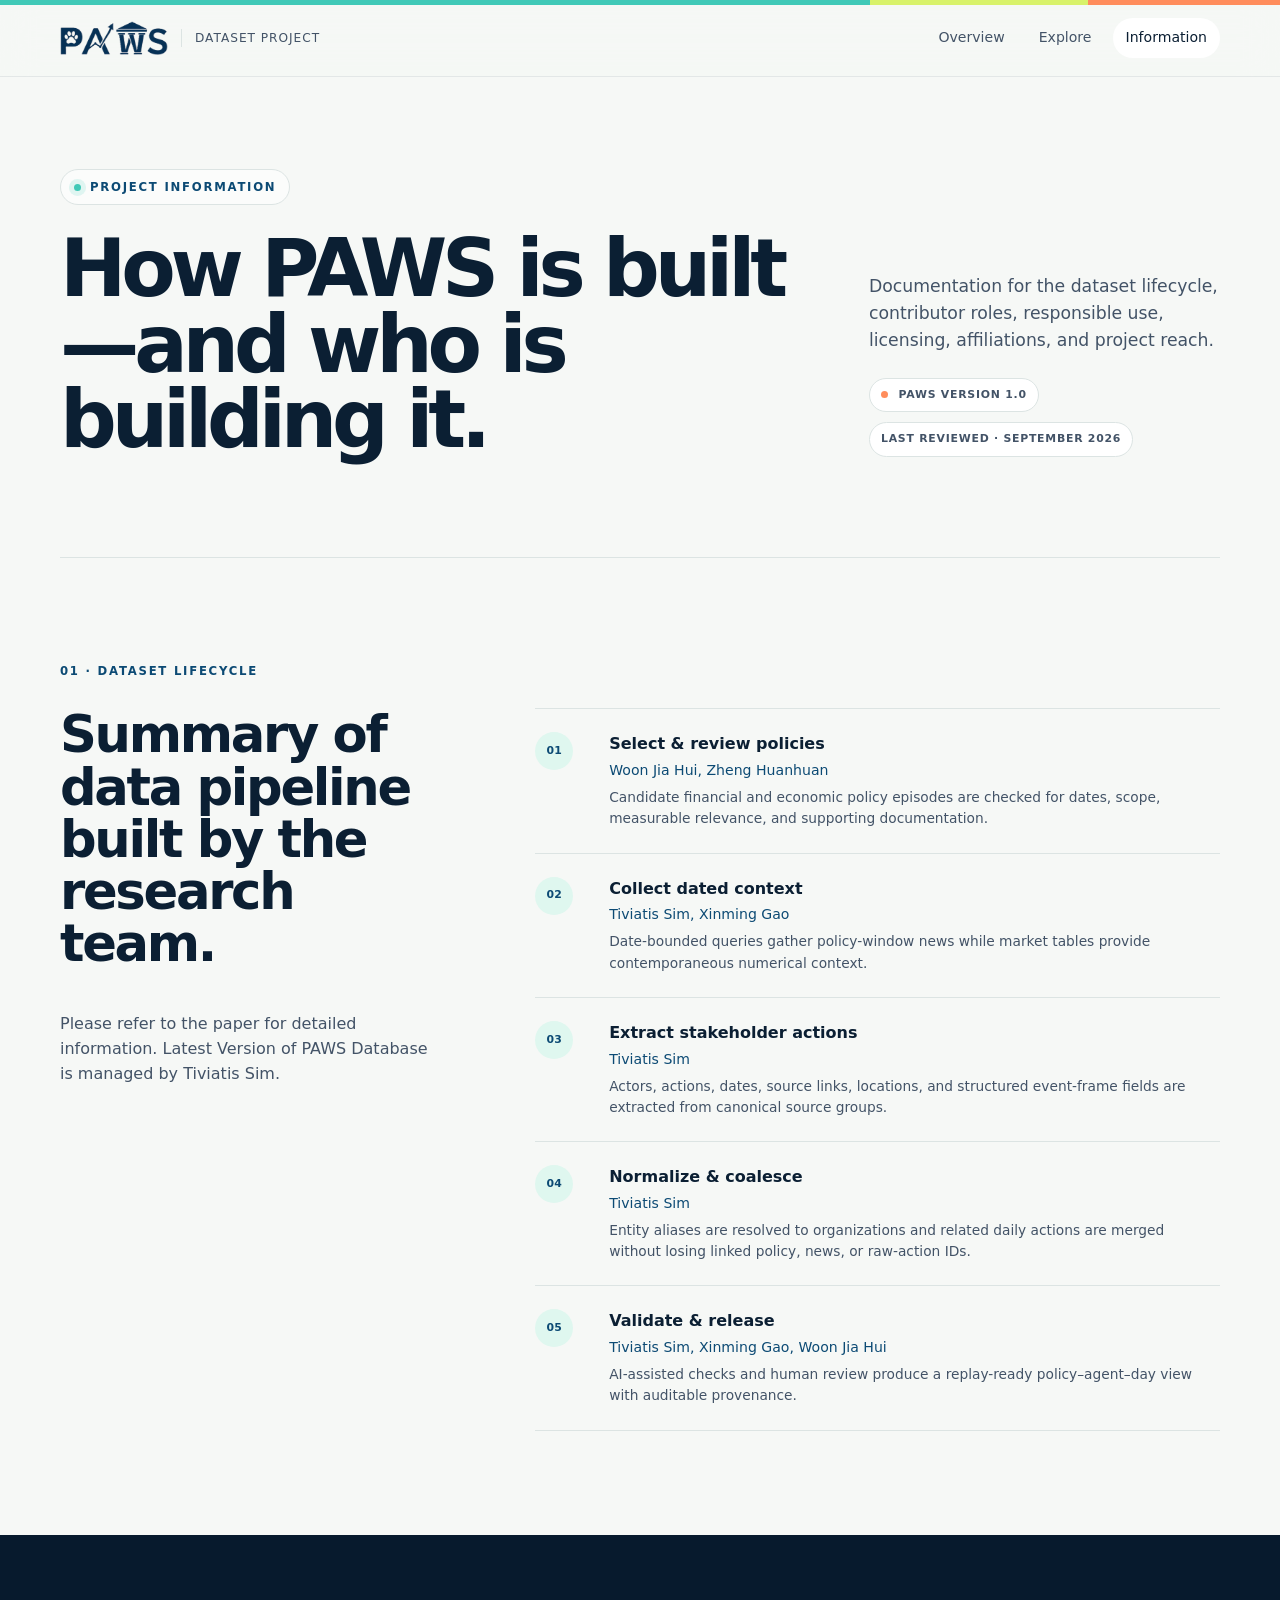
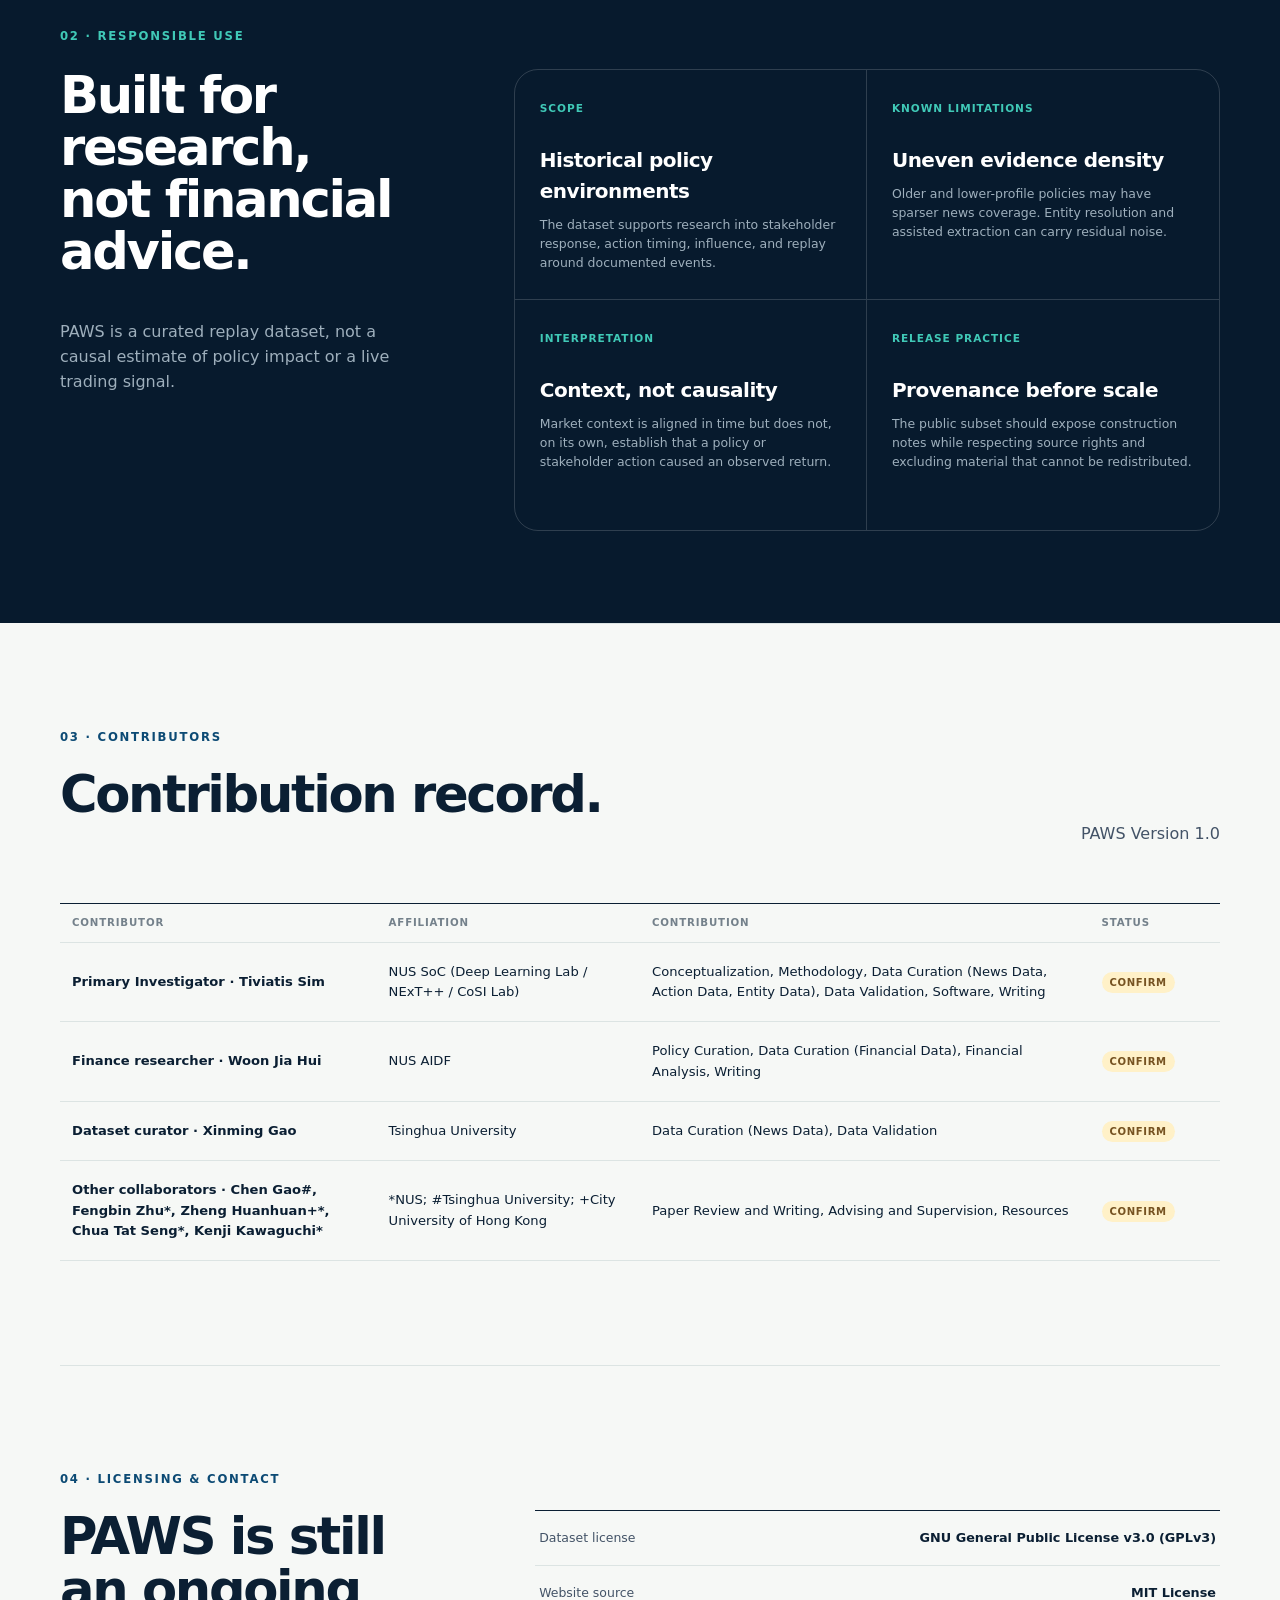
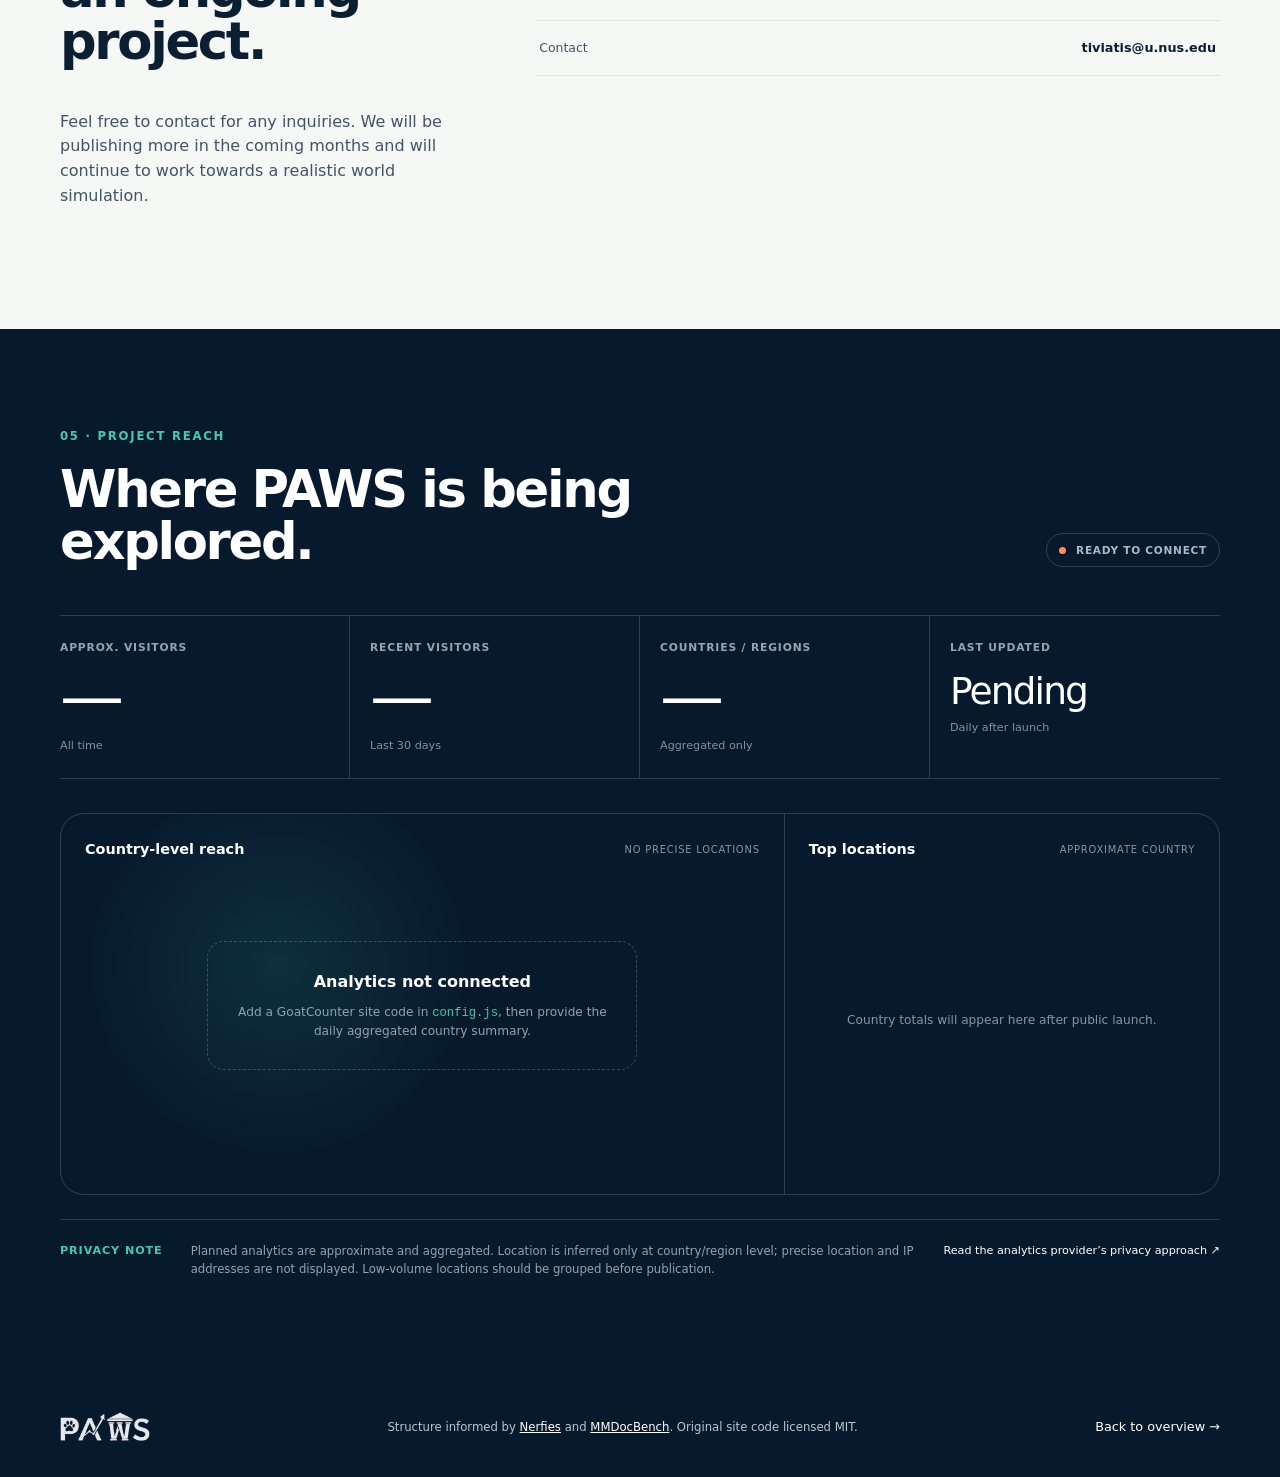
==== commit ae64793e: "Update information.html" ====
--- a/information.html
+++ b/information.html
@@ -65,7 +65,7 @@
             <li><span>02</span><div><strong>Collect dated context</strong> <span class="lifecycle-names"> Tiviatis Sim, Xinming Gao</span><p>Date-bounded queries gather policy-window news while market tables provide contemporaneous numerical context.</p></div></li>
             <li><span>03</span><div><strong>Extract stakeholder actions</strong> <span class="lifecycle-names"> Tiviatis Sim</span><p>Actors, actions, dates, source links, locations, and structured event-frame fields are extracted from canonical source groups.</p></div></li>
             <li><span>04</span><div><strong>Normalize &amp; coalesce</strong> <span class="lifecycle-names"> Tiviatis Sim</span><p>Entity aliases are resolved to organizations and related daily actions are merged without losing linked policy, news, or raw-action IDs.</p></div></li>
-            <li><span>05</span><div><strong>Validate &amp; release</strong> <span class="lifecycle-names"> Tiviatis Sim, Xinming Gao</span><p>AI-assisted checks and human review produce a replay-ready policy–agent–day view with auditable provenance.</p></div></li>
+            <li><span>05</span><div><strong>Validate &amp; release</strong> <span class="lifecycle-names"> Tiviatis Sim, Xinming Gao, Woon Jia Hui</span><p>AI-assisted checks and human review produce a replay-ready policy–agent–day view with auditable provenance.</p></div></li>
           </ol>
         </div>
       </section>
